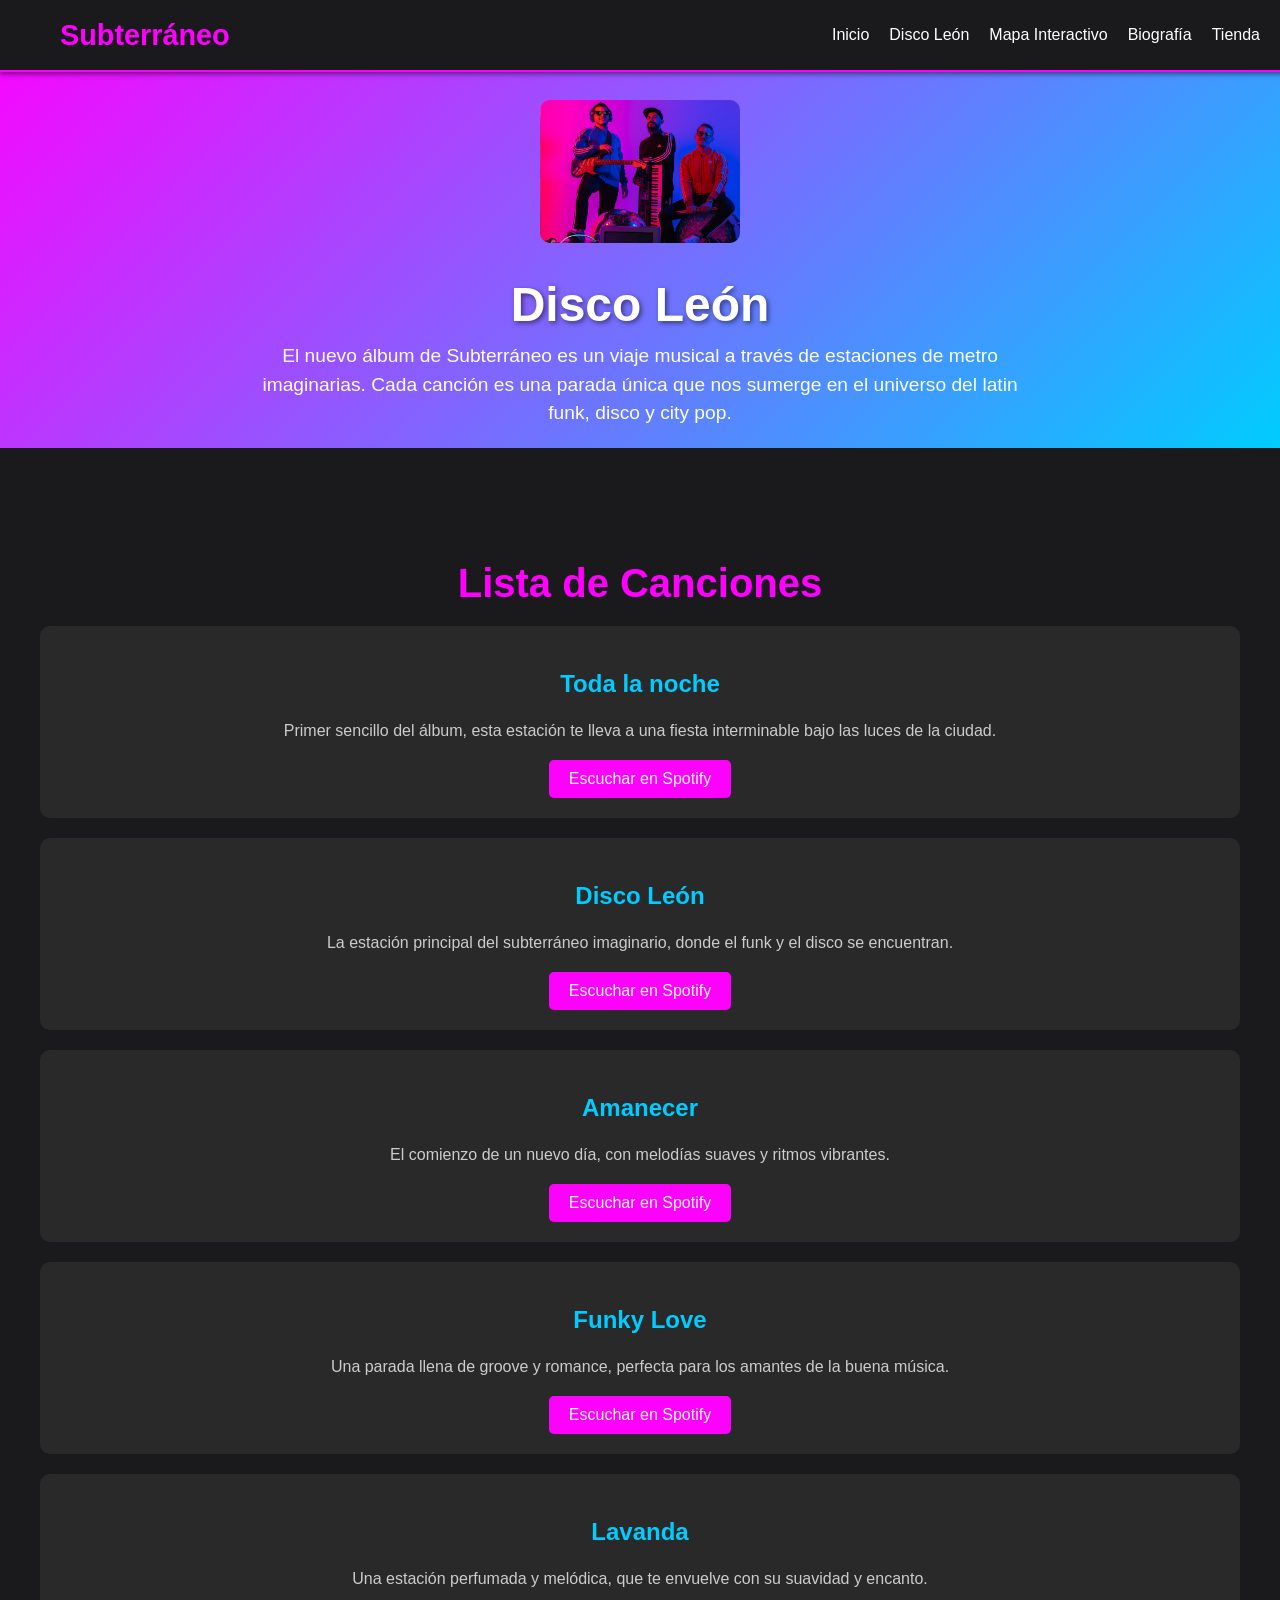
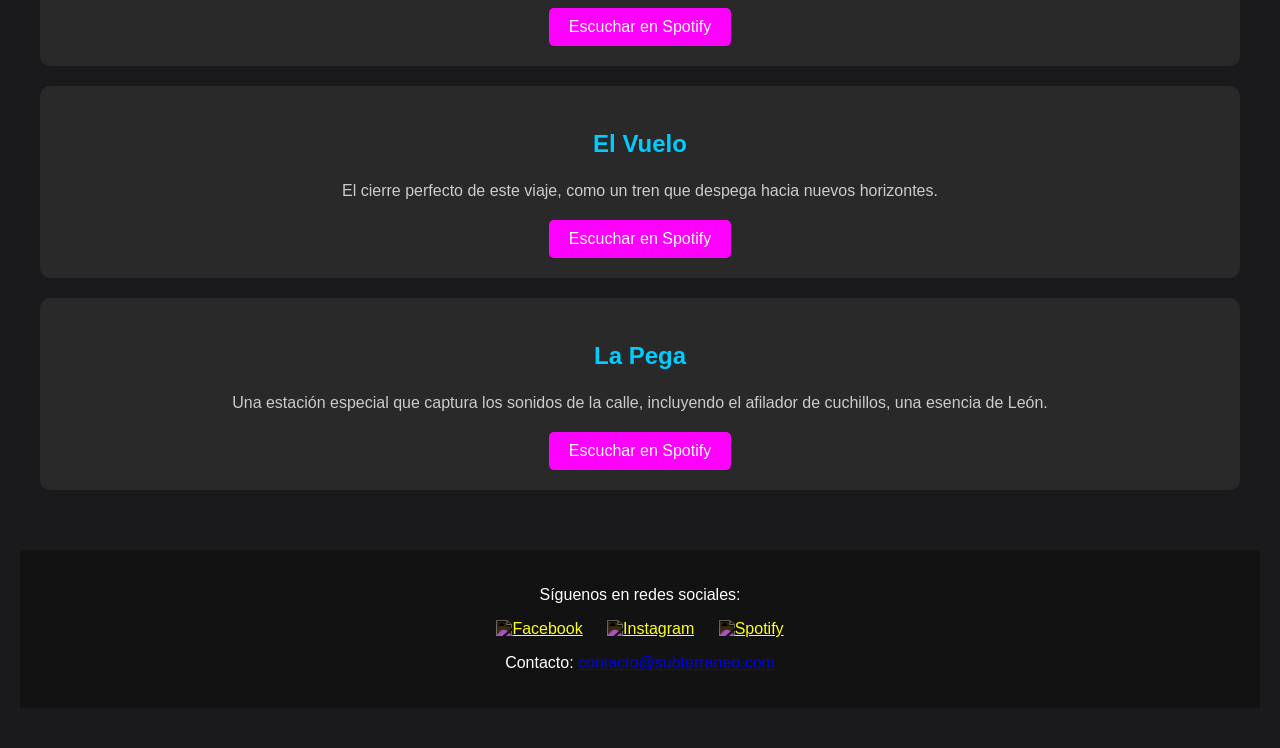
==== album.html @ 1c1200a1 "Add files via upload" ====
<!DOCTYPE html>
<html lang="es">
<head>
    <meta charset="UTF-8">
    <meta http-equiv="X-UA-Compatible" content="IE=edge">
    <meta name="viewport" content="width=device-width, initial-scale=1.0">
    <title>Disco León - Subterráneo</title>
    <link rel="stylesheet" href="album-styles.css">
</head>
<body>

    <!-- Menú de Navegación -->
    <nav class="navbar">
        <div class="nav-container">
            <a href="index.html" class="nav-logo">Subterráneo</a>
            <button class="nav-toggle" id="nav-toggle">
                <span class="nav-toggle-icon"></span>
            </button>
            <ul class="nav-menu" id="nav-menu">
                <li class="nav-item"><a href="index.html" class="nav-link">Inicio</a></li>
                <li class="nav-item"><a href="album.html" class="nav-link">Disco León</a></li>
                <li class="nav-item"><a href="mapa-leon.html" class="nav-link">Mapa Interactivo</a></li>
                <li class="nav-item"><a href="band-page.html" class="nav-link">Biografía</a></li>
                <li class="nav-item"><a href="store.html" class="nav-link">Tienda</a></li>
            </ul>
        </div>
    </nav>

    <!-- Encabezado con la portada del álbum -->
    <header class="album-header" style="padding-top: 100px;">
        <img src="subte-1.jpg" alt="Portada del álbum Disco León" class="album-cover">
        <h1>Disco León</h1>
        <p>El nuevo álbum de Subterráneo es un viaje musical a través de estaciones de metro imaginarias. Cada canción es una parada única que nos sumerge en el universo del latin funk, disco y city pop.</p>
    </header>

    <!-- Lista de canciones con descripciones -->
    <section class="tracklist">
<!-- Lista de canciones con descripciones -->
<section class="tracklist">
    <h2>Lista de Canciones</h2>
    <ul>
        <li class="track">
            <h3>Toda la noche</h3>
            <p>Primer sencillo del álbum, esta estación te lleva a una fiesta interminable bajo las luces de la ciudad.</p>
            <a href="#" class="btn-listen">Escuchar en Spotify</a>
        </li>
        <li class="track">
            <h3>Disco León</h3>
            <p>La estación principal del subterráneo imaginario, donde el funk y el disco se encuentran.</p>
            <a href="#" class="btn-listen">Escuchar en Spotify</a>
        </li>
        <li class="track">
            <h3>Amanecer</h3>
            <p>El comienzo de un nuevo día, con melodías suaves y ritmos vibrantes.</p>
            <a href="#" class="btn-listen">Escuchar en Spotify</a>
        </li>
        <li class="track">
            <h3>Funky Love</h3>
            <p>Una parada llena de groove y romance, perfecta para los amantes de la buena música.</p>
            <a href="#" class="btn-listen">Escuchar en Spotify</a>
        </li>
        <li class="track">
            <h3>Lavanda</h3>
            <p>Una estación perfumada y melódica, que te envuelve con su suavidad y encanto.</p>
            <a href="#" class="btn-listen">Escuchar en Spotify</a>
        </li>
        <li class="track">
            <h3>El Vuelo</h3>
            <p>El cierre perfecto de este viaje, como un tren que despega hacia nuevos horizontes.</p>
            <a href="#" class="btn-listen">Escuchar en Spotify</a>
        </li>
        <!-- Nueva canción: La Pega -->
        <li class="track">
            <h3>La Pega</h3>
            <p>Una estación especial que captura los sonidos de la calle, incluyendo el afilador de cuchillos, una esencia de León.</p>
            <a href="#" class="btn-listen">Escuchar en Spotify</a>
        </li>
    </ul>
</section>


    <!-- Pie de página con enlaces de redes sociales -->
    <footer class="footer">
        <p>Síguenos en redes sociales:</p>
        <div class="social-links">
            <a href="#" target="_blank"><img src="facebook-icon.png" alt="Facebook"></a>
            <a href="#" target="_blank"><img src="instagram-icon.png" alt="Instagram"></a>
            <a href="#" target="_blank"><img src="spotify-icon.png" alt="Spotify"></a>
        </div>
        <p>Contacto: <a href="mailto:contacto@subterraneo.com">contacto@subterraneo.com</a></p>
    </footer>

    <script>
        // Toggle del menú de navegación en móvil
        document.getElementById('nav-toggle').addEventListener('click', function () {
            document.getElementById('nav-menu').classList.toggle('active');
        });
    </script>
</body>
</html>
---- album-styles.css ----
/* Estilos Generales */
body {
    margin: 0;
    font-family: 'Montserrat', sans-serif;
    background-color: #1a1a1d;
    color: #ffffff;
    overflow-x: hidden;
}

/* Estilos del Encabezado */
.album-header {
    text-align: center;
    padding: 20px;
    background: linear-gradient(135deg, #ff00ff, #00ccff);
    color: #ffffff;
}

.album-cover {
    width: 200px;
    height: auto;
    border-radius: 10px;
    margin-bottom: 20px;
}

.album-header h1 {
    font-size: 3rem;
    margin: 10px 0;
    text-shadow: 2px 2px 5px rgba(0, 0, 0, 0.5);
}

.album-header p {
    max-width: 800px;
    margin: 0 auto;
    font-size: 1.2rem;
    line-height: 1.5;
}

/* Lista de Canciones */
.tracklist {
    padding: 40px 20px;
    text-align: center;
}

.tracklist h2 {
    font-size: 2.5rem;
    color: #ff00ff;
    margin-bottom: 20px;
}

.tracklist ul {
    list-style: none;
    padding: 0;
}

.track {
    background: #292929;
    margin: 20px auto;
    padding: 20px;
    border-radius: 10px;
    transition: transform 0.3s, background 0.3s;
}

.track:hover {
    transform: scale(1.05);
    background: #3333ff;
}

.track h3 {
    font-size: 1.5rem;
    color: #00ccff;
}

.track p {
    font-size: 1rem;
    margin: 10px 0 20px;
    color: #cccccc;
}

.btn-listen {
    display: inline-block;
    padding: 10px 20px;
    background-color: #ff00ff;
    color: #ffffff;
    text-decoration: none;
    border-radius: 5px;
    transition: background-color 0.3s;
}

.btn-listen:hover {
    background-color: #00ccff;
}

/* Pie de Página */
.footer {
    padding: 20px;
    text-align: center;
    background-color: #121212;
}

.social-links a {
    margin: 0 10px;
}

.social-links img {
    width: 30px;
    height: 30px;
    filter: invert(1);
    transition: transform 0.3s;
}

.social-links img:hover {
    transform: scale(1.1);
}
/* Estilos del Menú de Navegación */
.navbar {
    background-color: #1a1a1d;
    position: fixed;
    top: 0;
    width: 100%;
    z-index: 9999; /* Asegura que el menú esté siempre por encima del contenido */
    padding: 10px 20px;
    display: flex;
    justify-content: center;
    border-bottom: 2px solid #ff00ff;
    box-shadow: 0px 2px 5px rgba(0, 0, 0, 0.5); /* Añade una sombra para destacarlo */
}

.nav-container {
    max-width: 1200px;
    width: 100%;
    display: flex;
    justify-content: space-between;
    align-items: center;
}

.nav-logo {
    color: #ff00ff;
    font-size: 1.8rem;
    text-decoration: none;
    font-weight: bold;
}

.nav-toggle {
    display: none;
    background: none;
    border: none;
    cursor: pointer;
    position: relative;
}

.nav-toggle-icon {
    width: 25px;
    height: 2px;
    background-color: #ffffff;
    display: block;
    position: relative;
    transition: 0.3s;
}

.nav-toggle-icon::before,
.nav-toggle-icon::after {
    content: '';
    position: absolute;
    width: 25px;
    height: 2px;
    background-color: #ffffff;
    transition: transform 0.3s, top 0.3s, bottom 0.3s;
}

.nav-toggle-icon::before {
    top: -8px;
}

.nav-toggle-icon::after {
    bottom: -8px;
}

.nav-menu {
    display: flex;
    gap: 20px;
}

.nav-item {
    list-style: none;
}

.nav-link {
    text-decoration: none;
    color: #ffffff;
    font-size: 1rem;
    transition: color 0.3s;
}

.nav-link:hover {
    color: #00ccff;
}

/* Estilos Responsivos */
@media (max-width: 768px) {
    .nav-toggle {
        display: block;
    }

    .nav-menu {
        display: none;
        flex-direction: column;
        position: absolute;
        top: 60px;
        left: 0;
        width: 100%;
        background-color: #1a1a1d;
        border-top: 1px solid #ff00ff;
        padding: 20px 0;
        box-shadow: 0px 2px 5px rgba(0, 0, 0, 0.5);
    }

    .nav-menu.active {
        display: flex;
    }

    .nav-link {
        padding: 10px 20px;
        text-align: center;
    }
}
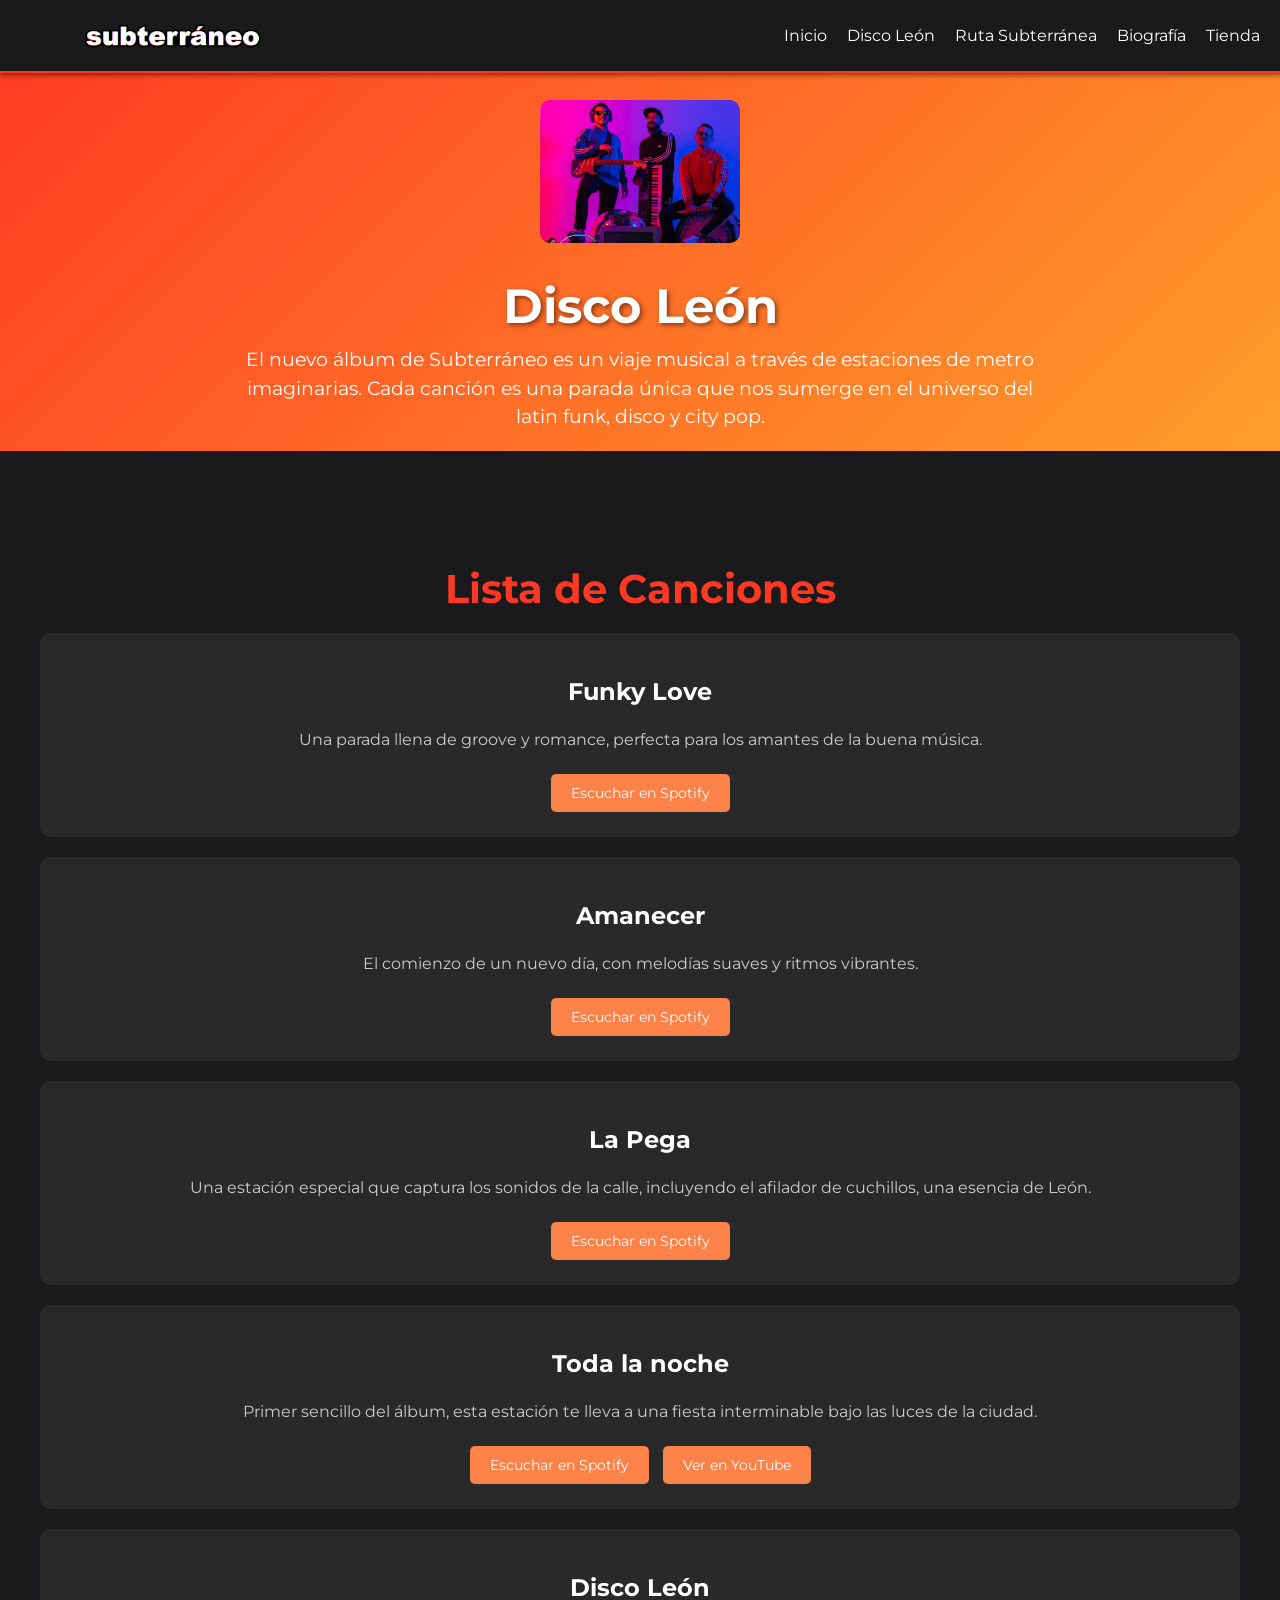
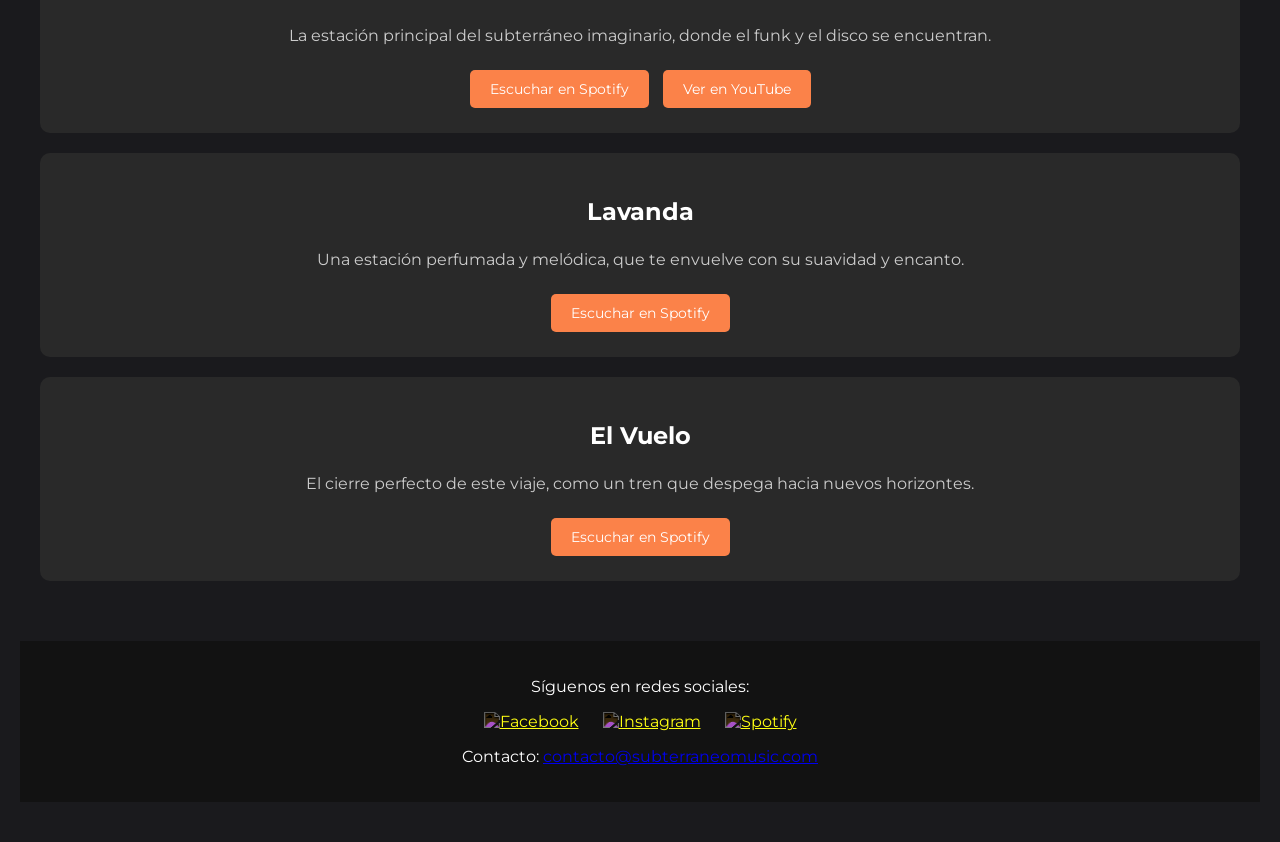
==== commit 2810d68e: "Add files via upload" ====
--- a/album.html
+++ b/album.html
@@ -6,20 +6,46 @@
     <meta name="viewport" content="width=device-width, initial-scale=1.0">
     <title>Disco León - Subterráneo</title>
     <link rel="stylesheet" href="album-styles.css">
+    <link href="https://fonts.googleapis.com/css2?family=Montserrat:wght@400;700&display=swap" rel="stylesheet">
+    <link rel="icon" href="icono.png" type="image/png">
+        <!-- Open Graph Meta Tags para Social Cards -->
+        <meta property="og:title" content="Disco León - Subterráneo">
+        <meta property="og:description" content="¡Disco León llega pronto! Lanzamiento oficial el 30 de noviembre de 2024.">
+        <meta property="og:image" content="subte-1.jpg">
+        <meta property="og:url" content="https://subterraneomusic.com/index.html">
+        <meta property="og:type" content="website">
+        <meta property="og:locale" content="es_ES">
+    
+        <!-- Twitter Card Meta Tags -->
+        <meta name="twitter:card" content="summary_large_image">
+        <meta name="twitter:title" content="Disco León - Subterráneo">
+        <meta name="twitter:description" content="¡Disco León llega pronto! Lanzamiento oficial el 30 de noviembre de 2024.">
+        <meta name="twitter:image" content="subte-1.jpg">
+    
+        <!-- Google tag (gtag.js) -->
+        <script async src="https://www.googletagmanager.com/gtag/js?id=G-4E923NB3HQ"></script>
+        <script>
+          window.dataLayer = window.dataLayer || [];
+          function gtag(){dataLayer.push(arguments);}
+          gtag('js', new Date());
+    
+          gtag('config', 'G-4E923NB3HQ');
+        </script>
 </head>
 <body>
-
     <!-- Menú de Navegación -->
     <nav class="navbar">
         <div class="nav-container">
-            <a href="index.html" class="nav-logo">Subterráneo</a>
+            <a href="index.html" class="nav-logo">
+                <img src="SUBTERRANEOLOGO.png" alt="Subterráneo Logo" class="logo-img">
+            </a>
             <button class="nav-toggle" id="nav-toggle">
                 <span class="nav-toggle-icon"></span>
             </button>
             <ul class="nav-menu" id="nav-menu">
                 <li class="nav-item"><a href="index.html" class="nav-link">Inicio</a></li>
                 <li class="nav-item"><a href="album.html" class="nav-link">Disco León</a></li>
-                <li class="nav-item"><a href="mapa-leon.html" class="nav-link">Mapa Interactivo</a></li>
+                <li class="nav-item"><a href="mapa-leon.html" class="nav-link">Ruta Subterránea</a></li>
                 <li class="nav-item"><a href="band-page.html" class="nav-link">Biografía</a></li>
                 <li class="nav-item"><a href="store.html" class="nav-link">Tienda</a></li>
             </ul>
@@ -32,6 +58,7 @@
         <h1>Disco León</h1>
         <p>El nuevo álbum de Subterráneo es un viaje musical a través de estaciones de metro imaginarias. Cada canción es una parada única que nos sumerge en el universo del latin funk, disco y city pop.</p>
     </header>
+    
 
     <!-- Lista de canciones con descripciones -->
     <section class="tracklist">
@@ -40,13 +67,8 @@
     <h2>Lista de Canciones</h2>
     <ul>
         <li class="track">
-            <h3>Toda la noche</h3>
-            <p>Primer sencillo del álbum, esta estación te lleva a una fiesta interminable bajo las luces de la ciudad.</p>
-            <a href="#" class="btn-listen">Escuchar en Spotify</a>
-        </li>
-        <li class="track">
-            <h3>Disco León</h3>
-            <p>La estación principal del subterráneo imaginario, donde el funk y el disco se encuentran.</p>
+            <h3>Funky Love</h3>
+            <p>Una parada llena de groove y romance, perfecta para los amantes de la buena música.</p>
             <a href="#" class="btn-listen">Escuchar en Spotify</a>
         </li>
         <li class="track">
@@ -55,9 +77,23 @@
             <a href="#" class="btn-listen">Escuchar en Spotify</a>
         </li>
         <li class="track">
-            <h3>Funky Love</h3>
-            <p>Una parada llena de groove y romance, perfecta para los amantes de la buena música.</p>
+            <h3>La Pega</h3>
+            <p>Una estación especial que captura los sonidos de la calle, incluyendo el afilador de cuchillos, una esencia de León.</p>
             <a href="#" class="btn-listen">Escuchar en Spotify</a>
+        </li>
+        
+        <li class="track">
+            <h3>Toda la noche</h3>
+            <p>Primer sencillo del álbum, esta estación te lleva a una fiesta interminable bajo las luces de la ciudad.</p>
+            <a href="#" class="btn-listen">Escuchar en Spotify</a>
+            <a href="https://www.youtube.com/watch?v=3mcLxD68d5U" class="btn-watch" target="_blank">Ver en YouTube</a>
+        </li>
+
+        <li class="track">
+            <h3>Disco León</h3>
+            <p>La estación principal del subterráneo imaginario, donde el funk y el disco se encuentran.</p>
+            <a href="#" class="btn-listen">Escuchar en Spotify</a>
+            <a href="https://www.youtube.com/watch?v=3mcLxD68d5U" class="btn-watch" target="_blank">Ver en YouTube</a>
         </li>
         <li class="track">
             <h3>Lavanda</h3>
@@ -67,12 +103,6 @@
         <li class="track">
             <h3>El Vuelo</h3>
             <p>El cierre perfecto de este viaje, como un tren que despega hacia nuevos horizontes.</p>
-            <a href="#" class="btn-listen">Escuchar en Spotify</a>
-        </li>
-        <!-- Nueva canción: La Pega -->
-        <li class="track">
-            <h3>La Pega</h3>
-            <p>Una estación especial que captura los sonidos de la calle, incluyendo el afilador de cuchillos, una esencia de León.</p>
             <a href="#" class="btn-listen">Escuchar en Spotify</a>
         </li>
     </ul>
@@ -87,7 +117,7 @@
             <a href="#" target="_blank"><img src="instagram-icon.png" alt="Instagram"></a>
             <a href="#" target="_blank"><img src="spotify-icon.png" alt="Spotify"></a>
         </div>
-        <p>Contacto: <a href="mailto:contacto@subterraneo.com">contacto@subterraneo.com</a></p>
+        <p>Contacto: <a href="mailto:contacto@subterraneomusic.com">contacto@subterraneomusic.com</a></p>
     </footer>
 
     <script>
--- a/album-styles.css
+++ b/album-styles.css
@@ -1,117 +1,13 @@
-/* Estilos Generales */
+/* Estilos generales */
 body {
-    margin: 0;
     font-family: 'Montserrat', sans-serif;
     background-color: #1a1a1d;
     color: #ffffff;
+    margin: 0;
+    padding: 0;
     overflow-x: hidden;
-}
-
-/* Estilos del Encabezado */
-.album-header {
-    text-align: center;
-    padding: 20px;
-    background: linear-gradient(135deg, #ff00ff, #00ccff);
-    color: #ffffff;
-}
-
-.album-cover {
-    width: 200px;
-    height: auto;
-    border-radius: 10px;
-    margin-bottom: 20px;
-}
-
-.album-header h1 {
-    font-size: 3rem;
-    margin: 10px 0;
-    text-shadow: 2px 2px 5px rgba(0, 0, 0, 0.5);
-}
-
-.album-header p {
-    max-width: 800px;
-    margin: 0 auto;
-    font-size: 1.2rem;
-    line-height: 1.5;
-}
-
-/* Lista de Canciones */
-.tracklist {
-    padding: 40px 20px;
-    text-align: center;
-}
-
-.tracklist h2 {
-    font-size: 2.5rem;
-    color: #ff00ff;
-    margin-bottom: 20px;
-}
-
-.tracklist ul {
-    list-style: none;
-    padding: 0;
-}
-
-.track {
-    background: #292929;
-    margin: 20px auto;
-    padding: 20px;
-    border-radius: 10px;
-    transition: transform 0.3s, background 0.3s;
-}
-
-.track:hover {
-    transform: scale(1.05);
-    background: #3333ff;
-}
-
-.track h3 {
-    font-size: 1.5rem;
-    color: #00ccff;
-}
-
-.track p {
-    font-size: 1rem;
-    margin: 10px 0 20px;
-    color: #cccccc;
-}
-
-.btn-listen {
-    display: inline-block;
-    padding: 10px 20px;
-    background-color: #ff00ff;
-    color: #ffffff;
-    text-decoration: none;
-    border-radius: 5px;
-    transition: background-color 0.3s;
-}
-
-.btn-listen:hover {
-    background-color: #00ccff;
-}
-
-/* Pie de Página */
-.footer {
-    padding: 20px;
-    text-align: center;
-    background-color: #121212;
-}
-
-.social-links a {
-    margin: 0 10px;
-}
-
-.social-links img {
-    width: 30px;
-    height: 30px;
-    filter: invert(1);
-    transition: transform 0.3s;
-}
-
-.social-links img:hover {
-    transform: scale(1.1);
-}
-/* Estilos del Menú de Navegación */
+  }
+  /* Estilos del Menú de Navegación */
 .navbar {
     background-color: #1a1a1d;
     position: fixed;
@@ -121,86 +17,101 @@
     padding: 10px 20px;
     display: flex;
     justify-content: center;
-    border-bottom: 2px solid #ff00ff;
+    border-bottom: 2px solid #ff3823;
     box-shadow: 0px 2px 5px rgba(0, 0, 0, 0.5); /* Añade una sombra para destacarlo */
-}
-
-.nav-container {
+  }
+  
+  .nav-container {
     max-width: 1200px;
     width: 100%;
     display: flex;
     justify-content: space-between;
     align-items: center;
-}
-
-.nav-logo {
-    color: #ff00ff;
-    font-size: 1.8rem;
-    text-decoration: none;
-    font-weight: bold;
-}
-
-.nav-toggle {
+  }
+  
+  .nav-logo {
+    display: flex;
+    align-items: center;
+    margin-right: auto; /* Para alinear a la izquierda */
+    padding-left: 20px; /* Ajusta el espacio desde el borde izquierdo */
+  }
+  
+  .logo-img {
+    max-height: 40px; /* Ajusta el tamaño del logo según se vea mejor */
+    height: auto;
+    display: block;
+  }
+  
+  
+  .nav-toggle {
     display: none;
     background: none;
     border: none;
     cursor: pointer;
     position: relative;
-}
-
-.nav-toggle-icon {
-    width: 25px;
-    height: 2px;
+  }
+  
+  .nav-toggle-icon {
+    width: 30px;
+    height: 3px;
     background-color: #ffffff;
     display: block;
     position: relative;
     transition: 0.3s;
-}
-
-.nav-toggle-icon::before,
-.nav-toggle-icon::after {
+  }
+  
+  .nav-toggle-icon::before,
+  .nav-toggle-icon::after {
     content: '';
     position: absolute;
-    width: 25px;
+    width: 30px;
     height: 2px;
     background-color: #ffffff;
     transition: transform 0.3s, top 0.3s, bottom 0.3s;
-}
-
-.nav-toggle-icon::before {
+  }
+  
+  .nav-toggle-icon::before {
     top: -8px;
-}
-
-.nav-toggle-icon::after {
+  }
+  
+  .nav-toggle-icon::after {
     bottom: -8px;
-}
-
-.nav-menu {
+  }
+  
+  .nav-menu {
     display: flex;
     gap: 20px;
-}
-
-.nav-item {
+  }
+  
+  .nav-item {
     list-style: none;
-}
-
-.nav-link {
+  }
+  
+  .nav-link {
     text-decoration: none;
     color: #ffffff;
     font-size: 1rem;
     transition: color 0.3s;
-}
-
-.nav-link:hover {
-    color: #00ccff;
-}
-
-/* Estilos Responsivos */
-@media (max-width: 768px) {
+  }
+  
+  .nav-link:hover {
+    color: #ff3823;
+  }
+  
+  /* Estilos Responsivos */
+  @media (max-width: 768px) {
     .nav-toggle {
         display: block;
-    }
-
+        position: absolute;
+        right: 66px; /* Ajusta la distancia desde el margen derecho */
+        top: 25px; /* Ajusta la distancia desde la parte superior */
+        z-index: 10000; /* Asegura que el botón esté visible por encima de otros elementos */
+    }
+  
+    .nav-toggle-icon {
+        background-color: #ffffff;
+    }
+  
     .nav-menu {
         display: none;
         flex-direction: column;
@@ -209,17 +120,158 @@
         left: 0;
         width: 100%;
         background-color: #1a1a1d;
-        border-top: 1px solid #ff00ff;
+        border-top: 1px solid #ff3823;
         padding: 20px 0;
         box-shadow: 0px 2px 5px rgba(0, 0, 0, 0.5);
     }
-
+  
     .nav-menu.active {
         display: flex;
     }
-
+  
     .nav-link {
         padding: 10px 20px;
         text-align: center;
     }
-}
+  
+    /* Alinear logo a la izquierda en móvil */
+    .nav-logo {
+        margin-right: auto;
+        padding-left: 0px; /* Añade espacio desde el margen izquierdo para alinearlo mejor */
+    }
+  }
+  
+
+/* Estilos del Encabezado */
+.album-header {
+    text-align: center;
+    padding: 20px;
+    background: linear-gradient(135deg, #ff3823, #ff9e2a);
+    color: #ffffff;
+}
+
+.album-cover {
+    width: 200px;
+    height: auto;
+    border-radius: 10px;
+    margin-bottom: 20px;
+}
+
+.album-header h1 {
+    font-size: 3rem;
+    margin: 10px 0;
+    text-shadow: 2px 2px 5px rgba(0, 0, 0, 0.5);
+}
+
+.album-header p {
+    max-width: 800px;
+    margin: 0 auto;
+    font-size: 1.2rem;
+    line-height: 1.5;
+}
+
+/* Lista de Canciones */
+.tracklist {
+    padding: 40px 20px;
+    text-align: center;
+}
+
+.tracklist h2 {
+    font-size: 2.5rem;
+    color: #ff3823;
+    margin-bottom: 20px;
+}
+
+.tracklist ul {
+    list-style: none;
+    padding: 0;
+}
+
+.track {
+    background: #292929;
+    margin: 20px auto;
+    padding: 20px;
+    border-radius: 10px;
+    transition: transform 0.3s, background 0.3s;
+}
+
+.track:hover {
+    transform: scale(1.05);
+    background: #ff3823;
+}
+
+.track h3 {
+    font-size: 1.5rem;
+    color: #ffffff;
+}
+
+.track p {
+    font-size: 1rem;
+    margin: 10px 0 20px;
+    color: #cccccc;
+}
+
+.btn-listen {
+    display: inline-block;
+    padding: 10px 20px;
+    background-color: #ff3823;
+    color: #ffffff;
+    text-decoration: none;
+    border-radius: 5px;
+    transition: background-color 0.3s;
+}
+
+.btn-listen:hover {
+    background-color: #ff9e2a;
+}
+
+/* Botones en las canciones */
+.track .btn-listen,
+.track .btn-watch {
+    display: inline-block;
+    padding: 10px 20px;
+    margin: 5px; /* Espaciado entre botones */
+    background-color: #fb8249;
+    color: #ffffff;
+    text-decoration: none;
+    border-radius: 5px;
+    transition: background-color 0.3s, transform 0.2s;
+    font-size: 0.9rem;
+}
+
+.track .btn-watch {
+    background-color: #fb8249; /* Color diferente para distinguirlo */
+}
+
+.track .btn-listen:hover {
+    background-color: #ff9e2a;
+    transform: translateY(-2px);
+}
+
+.track .btn-watch:hover {
+    background-color: #ff9e2a;
+    transform: translateY(-2px);
+}
+
+
+/* Pie de Página */
+.footer {
+    padding: 20px;
+    text-align: center;
+    background-color: #121212;
+}
+
+.social-links a {
+    margin: 0 10px;
+}
+
+.social-links img {
+    width: 30px;
+    height: 30px;
+    filter: invert(1);
+    transition: transform 0.3s;
+}
+
+.social-links img:hover {
+    transform: scale(1.1);
+}
